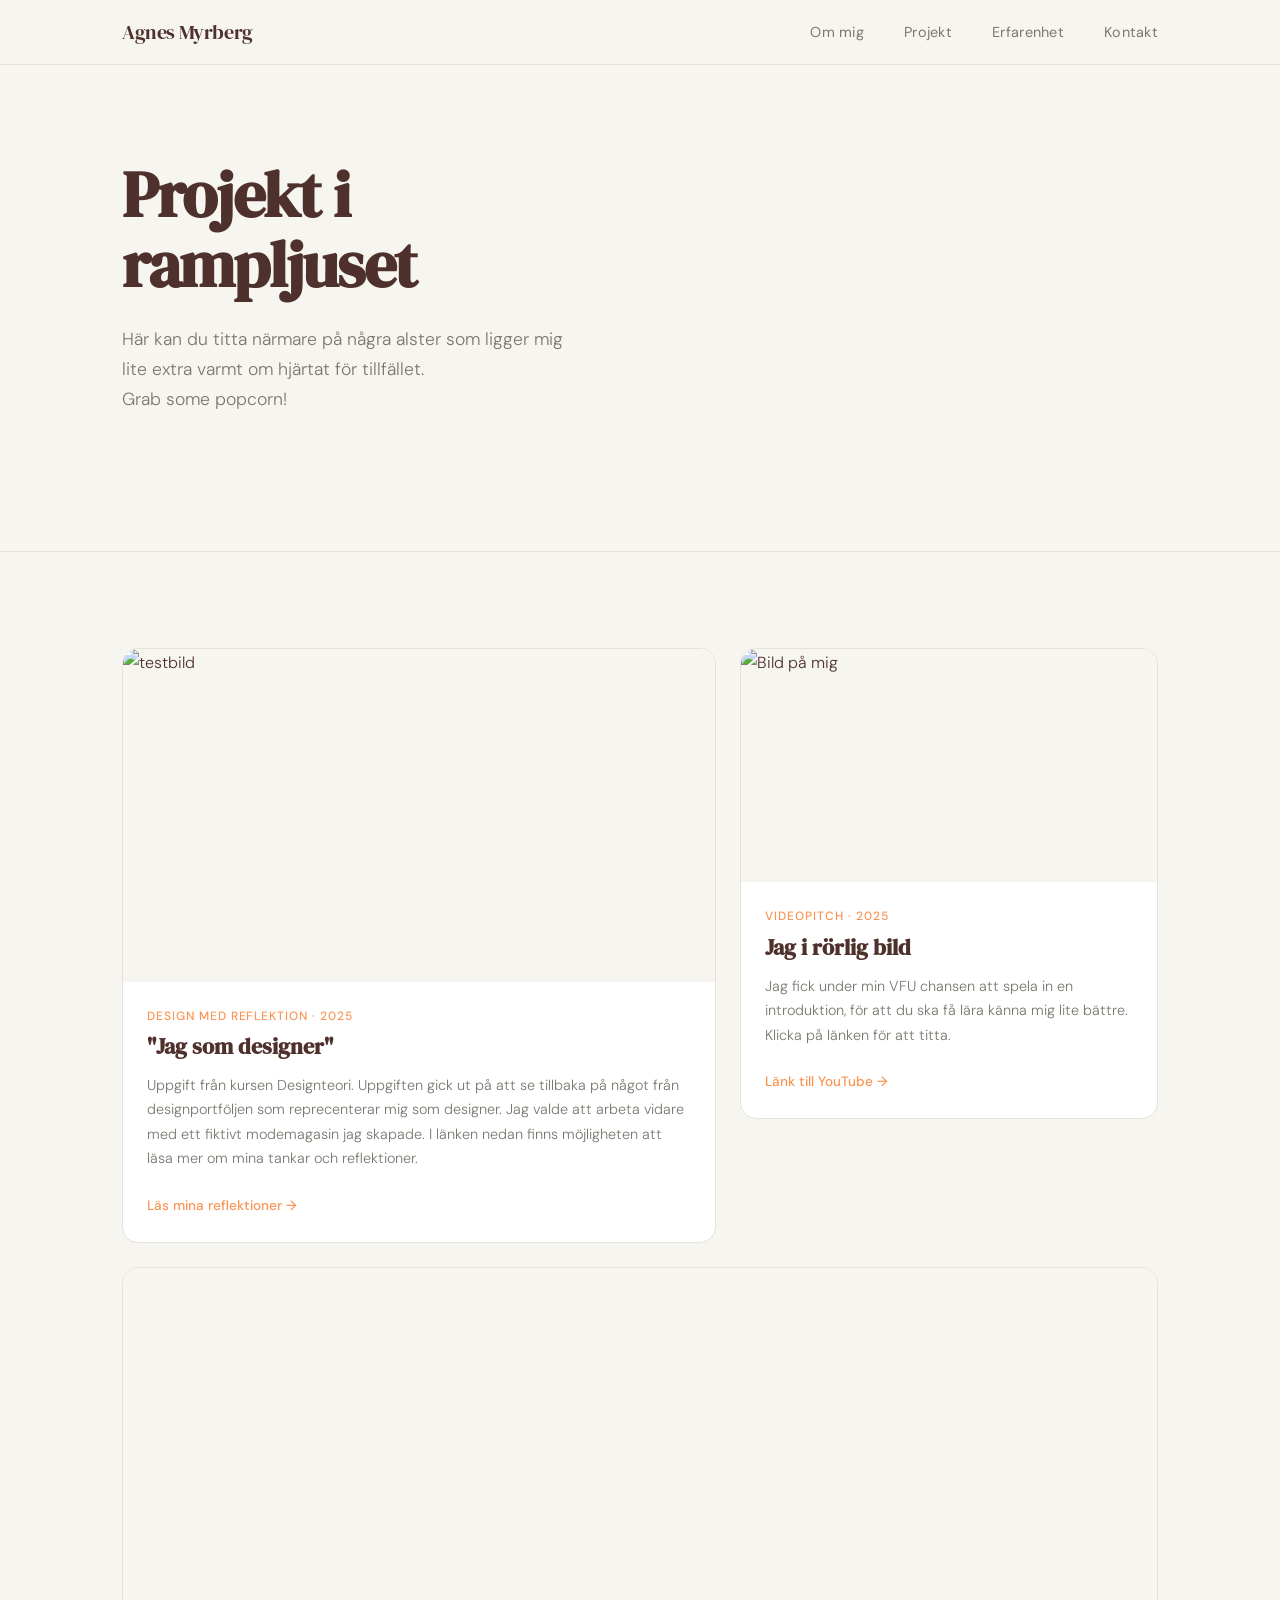
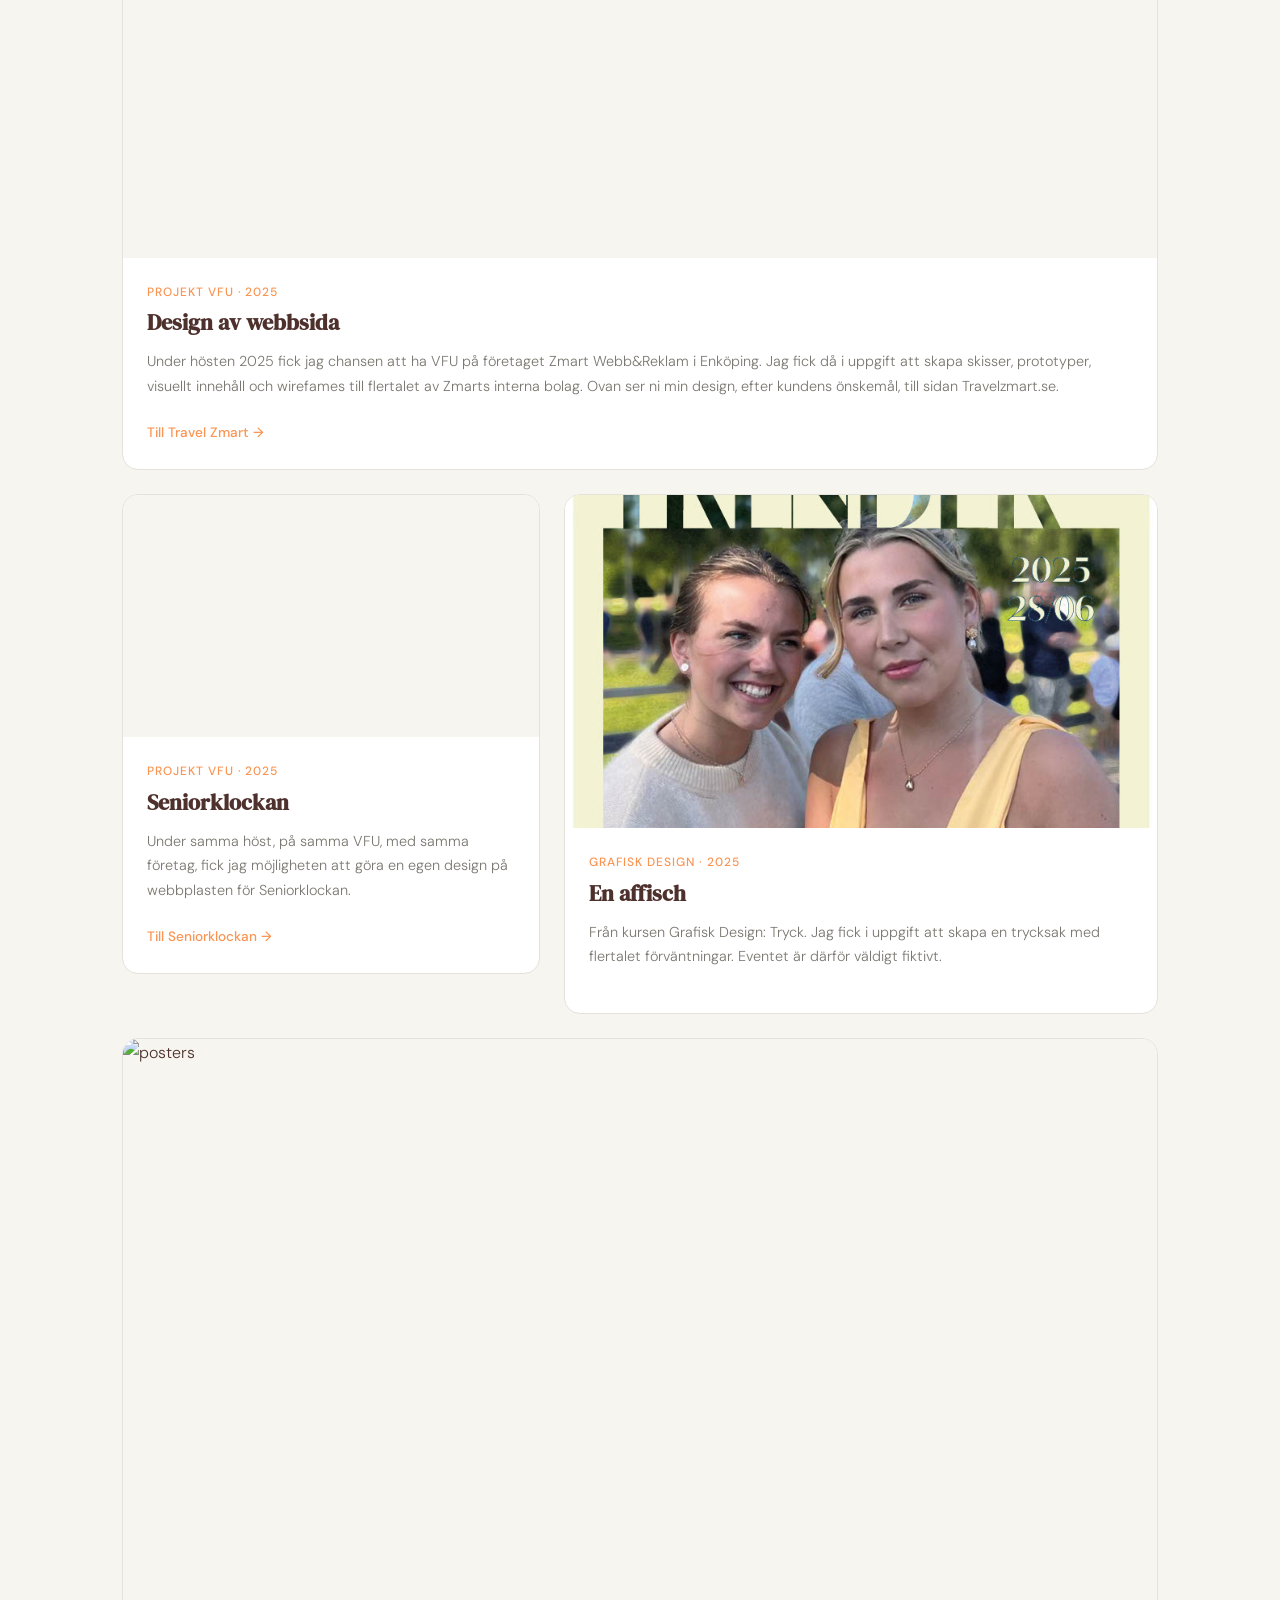
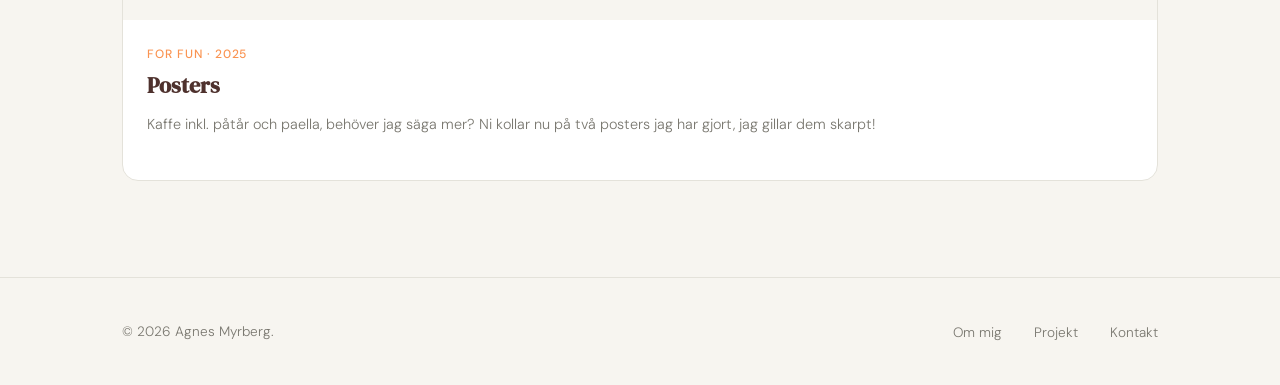
==== projekt.html @ 343604dd "Add files via upload" ====
<!DOCTYPE html>
<html lang="sv">
<head>
  <meta charset="UTF-8" />
  <meta name="viewport" content="width=device-width, initial-scale=1.0" />
  <title>Portfolio</title>

  <link rel="preconnect" href="https://fonts.googleapis.com" />
  <link rel="preconnect" href="https://fonts.gstatic.com" crossorigin />
  <link rel="stylesheet" href="css/style.css">

  <link href="https://fonts.googleapis.com/css2?family=DM+Serif+Display:ital@0;1&family=DM+Sans:ital,opsz,wght@0,9..40,300;0,9..40,400;0,9..40,500;1,9..40,300&display=swap" rel="stylesheet" />
</head>

<body>

<!-- NAVIGATION -->
<nav>
  <div class="container">
    <a href="index.html" class="nav-logo">Agnes Myrberg</a>
    <ul class="nav-links">
      <li><a href="ommig.html">Om mig</a></li>
      <li><a href="projekt.html">Projekt</a></li>
      <li><a href="erfarenhet.html">Erfarenhet</a></li>
      <li><a href="kontakt.html">Kontakt</a></li>
    </ul>
  </div>
</nav>

<main>

<!-- HERO -->
<section id="hero-projects">
  <div class="container">
    <div class="hero-inner">
      <div class="hero-text">
        <h1>Projekt i rampljuset</h1>
        <p>
          Här kan du titta närmare på några alster som ligger mig lite extra varmt om hjärtat för tillfället.
          <br>Grab some popcorn!
        </p>
      </div>
    </div>
  </div>
</section>

<!-- PROJEKT -->
<section id="projekt">
  <div class="container">

    <div class="projekt-grid">

      <!-- Projekt 1 -->
      <div class="card-large">
        <article class="project-card">

          <div class="card-image">
            <a href="#img1">
              <img src="images/skärmbild1.png" alt="testbild">
            </a>
          </div>

          <div class="card-body">
            <p class="card-category">Design med reflektion · 2025</p>
            <h3 class="card-title">"Jag som designer"</h3>
            <p class="card-desc">
              Uppgift från kursen Designteori. Uppgiften gick ut på att se tillbaka på något från designportföljen som reprecenterar mig som designer. 
                Jag valde att arbeta vidare med ett fiktivt modemagasin jag skapade. I länken nedan finns möjligheten att läsa mer om mina tankar och reflektioner.
            </p>
            <a href="images/Jag som designer.pdf" target="_blank" class="card-link">
              Läs mina reflektioner →
            </a>
          </div>

        </article>
      </div>

      <!-- Projekt 2 -->
      <div class="card-small">
        <article class="project-card">

          <div class="card-image">
            <img src="images/norsktjej.jpeg" alt="Bild på mig">
          </div>

          <div class="card-body">
            <p class="card-category">Videopitch · 2025</p>
            <h3 class="card-title">Jag i rörlig bild</h3>
            <p class="card-desc">
              Jag fick under min VFU chansen att spela in en introduktion, för att du ska få lära känna mig lite bättre. Klicka på länken för att titta.
            </p>
            <a href="https://youtube.com/shorts/fnrVQK03BHY" target="_blank" class="card-link">
              Länk till YouTube →
            </a>
          </div>

        </article>
      </div>

      <!-- Projekt 3 -->
      <div class="card-full">
        <article class="project-card">

          <div class="card-image">
            <video autoplay muted loop playsinline>
              <source src="images/inspelningtravel.mp4" type="video/mp4">
            </video>
          </div>

          <div class="card-body">
            <p class="card-category">Projekt VFU · 2025</p>
            <h3 class="card-title">Design av webbsida</h3>
            <p class="card-desc">
              Under hösten 2025 fick jag chansen att ha VFU på företaget Zmart Webb&Reklam i Enköping. 
        Jag fick då i uppgift att skapa skisser, prototyper, visuellt innehåll och wirefames till flertalet av Zmarts interna bolag. 
        Ovan ser ni min design, efter kundens önskemål, till sidan Travelzmart.se.
            </p>
            <a href="https://travelzmart.se/" target="_blank" class="card-link">
              Till Travel Zmart →
            </a>
          </div>

        </article>
      </div>

      <!-- Projekt 4 -->
      <div class="card-small">
        <article class="project-card">

          <div class="card-image">
            <video autoplay muted loop playsinline>
              <source src="images/seniorklockan.mp4" type="video/mp4">
            </video>
          </div>

          <div class="card-body">
            <p class="card-category">Projekt VFU · 2025</p>
            <h3 class="card-title">Seniorklockan</h3>
            <p class="card-desc">
              Under samma höst, på samma VFU, med samma företag, fick jag möjligheten att göra en egen design på webbplasten för Seniorklockan.
            </p>
            <a href="https://seniorklockan.se/" target="_blank" class="card-link">
              Till Seniorklockan →
            </a>
          </div>

        </article>
      </div>

      <!-- Projekt 5 -->
      <div class="card-large">
        <article class="project-card">

          <div class="card-image">
            <a href="#img5">
              <img src="images/affisch.jpg" alt="affisch">
            </a>
          </div>

          <div class="card-body">
            <p class="card-category">Grafisk design · 2025</p>
            <h3 class="card-title">En affisch</h3>
            <p class="card-desc">
              Från kursen Grafisk Design: Tryck. Jag fick i uppgift att skapa en trycksak med flertalet förväntningar. Eventet är därför väldigt fiktivt.
            </p>
          </div>

        </article>
      </div>

      <!-- Projekt 6 -->
      <div class="card-full">
        <article class="project-card">

          <div class="card-image">
            <a href="#img6">
              <img src="images/posters.jpeg" alt="posters">
            </a>
          </div>

          <div class="card-body">
            <p class="card-category">For fun · 2025</p>
            <h3 class="card-title">Posters</h3>
            <p class="card-desc">
              Kaffe inkl. påtår och paella, behöver jag säga mer? Ni kollar nu på två posters jag har gjort, 
                jag gillar dem skarpt!

            </p>
          </div>

        </article>
      </div>

    </div>
  </div>
</section>

</main>

<!-- LIGHTBOX -->
<div id="img5" class="lightbox">
  <a href="#!" class="lightbox-close"></a>
  <img src="images/affisch.jpg" alt="affisch">
</div>

<div id="img1" class="lightbox">
  <a href="#!" class="lightbox-close"></a>
  <img src="images/skärmbild1.png" alt="bild">
</div>

<div id="img6" class="lightbox">
  <a href="#!" class="lightbox-close"></a>
  <img src="images/posters.jpeg" alt="posters">
</div>

<!-- FOOTER -->
<footer>
  <div class="container">
    <p>© 2026 Agnes Myrberg.</p>
    <ul class="footer-links">
      <li><a href="ommig.html">Om mig</a></li>
      <li><a href="projekt.html">Projekt</a></li>
      <li><a href="kontakt.html">Kontakt</a></li>
    </ul>
  </div>
</footer>

</body>
</html>
---- css/style.css ----
/* =====================
       VARIABLER — byt här för att ändra hela sidans utseende
    ===================== */
    :root {
        --bg:          #F7F5F0;       /* sidans bakgrundsfärg */
        --surface:     #FFFFFF;       /* kortbakgrund */
        --text:        #4E312D;       /* primär textfärg */
        --muted:       #7A7870;       /* sekundär/lättare text */
        --accent:      #FA9452;       /* accentfärg — byt till din profilfärg */
        --accent-soft: #F5EBE3;       /* mjuk version av accent */
        --border:      #E4E2DA;       /* kantlinjer */
        --radius:      16px;
        --radius-sm:   8px;
        --font-display: 'DM Serif Display', Georgia, serif;
        --font-body:    'DM Sans', system-ui, sans-serif;
      }
   
      /* =====================
         RESET & BAS
      ===================== */
      *, *::before, *::after { box-sizing: border-box; margin: 0; padding: 0; }
      html { scroll-behavior: smooth; }
   
      body {
        background-color: var(--bg);
        color: var(--text);
        font-family: var(--font-body);
        font-size: 16px;
        line-height: 1.7;
        font-weight: 300;
      }
   
      a {
        color: inherit;
        text-decoration: none;
      }
   
      img {
        display: block;
        width: 100%;
        height: 100%;
        object-fit: cover;
      }
   
      /* =====================
         LAYOUT
      ===================== */
      .container {
        max-width: 1100px;
        margin: 0 auto;
        padding: 0 2rem;
      }
   
      section {
        padding: 6rem 0;
      }
   
      /* =====================
         NAVIGATION
      ===================== */
      nav {
        position: fixed;
        top: 0;
        left: 0;
        right: 0;
        z-index: 100;
        backdrop-filter: blur(12px);
        -webkit-backdrop-filter: blur(12px);
        background: rgba(247, 245, 240, 0.85);
        border-bottom: 1px solid var(--border);
      }
   
      nav .container {
        display: flex;
        align-items: center;
        justify-content: space-between;
        height: 64px;
      }
   
      .nav-logo {
        font-family: var(--font-display);
        font-size: 1.25rem;
        letter-spacing: -0.02em;
      }
   
      .nav-links {
        display: flex;
        gap: 2.5rem;
        list-style: none;
      }
   
      .nav-links a {
        font-size: 0.9rem;
        font-weight: 400;
        color: var(--muted);
        transition: color 0.2s;
        letter-spacing: 0.02em;
      }
   
      .nav-links a:hover {
        color: var(--text);
      }
   
      /* =====================
         HERO
      ===================== */
      #hero {
        padding-top: 10rem;
        padding-bottom: 6rem;
        min-height: 100vh;
        display: flex;
        align-items: center;
      }

            #hero-projects {
        padding-top: 10rem;
        padding-bottom: 6rem;
        display: flex;
        align-items: center;
      }
   
      .hero-inner {
        display: grid;
        grid-template-columns: 1fr 1fr;
        gap: 4rem;
        align-items: center;
      }
   
      .hero-text .tag {
        display: inline-block;
        background: var(--accent-soft);
        color: var(--accent);
        font-size: 0.8rem;
        font-weight: 500;
        letter-spacing: 0.08em;
        text-transform: uppercase;
        padding: 0.35rem 0.9rem;
        border-radius: 100px;
        margin-bottom: 1.5rem;
      }
   
      .hero-text h1 {
        font-family: var(--font-display);
        font-size: clamp(2.5rem, 5vw, 4rem);
        line-height: 1.1;
        letter-spacing: -0.02em;
        margin-bottom: 1.5rem;
      }
   
      .hero-text h1 em {
        font-style: italic;
        color: var(--accent);
      }
   
      .hero-text p {
        font-size: 1.1rem;
        color: var(--muted);
        max-width: 38ch;
        margin-bottom: 2.5rem;
      }
   
      .hero-actions {
        display: flex;
        gap: 1rem;
        flex-wrap: wrap;
      }
   
      .btn {
        display: inline-flex;
        align-items: center;
        gap: 0.5rem;
        padding: 0.75rem 1.75rem;
        border-radius: 100px;
        font-size: 0.95rem;
        font-weight: 400;
        cursor: pointer;
        transition: all 0.2s;
        border: 1.5px solid transparent;
      }
   
      .btn-primary {
        background: var(--text);
        color: var(--bg);
      }
   
      .btn-primary:hover {
        background: var(--accent);
      }
   
      .btn-outline {
        border-color: var(--border);
        color: var(--muted);
        background: transparent;
      }
   
      .btn-outline:hover {
        border-color: var(--text);
        color: var(--text);
      }
   
      /* Platshållaryta för profilbild */
      .hero-image {
        aspect-ratio: 4 / 5;
        background: var(--border);
        border-radius: var(--radius);
        overflow: hidden;
        position: relative;
      }
   
      .hero-image::after {
        position: absolute;
        inset: 0;
        display: flex;
        align-items: center;
        justify-content: center;
        font-size: 0.85rem;
        color: var(--muted);
        font-style: italic;
      }

      .card-image video {
  width: 100%;
  height: 100%;
  object-fit: cover;
}
   
      /* =====================
         OM MIG
      ===================== */
      #om-mig {
        border-top: 1px solid var(--border);
      }
   
      .section-label {
        font-size: 0.8rem;
        font-weight: 500;
        letter-spacing: 0.1em;
        text-transform: uppercase;
        color: var(--accent);
        margin-bottom: 1rem;
      }
   
      .om-mig-grid {
        display: grid;
        grid-template-columns: 1fr 1fr;
        gap: 5rem;
        align-items: start;
      }
   
      .om-mig-grid h2 {
        font-family: var(--font-display);
        font-size: clamp(1.8rem, 3vw, 2.8rem);
        line-height: 1.2;
        letter-spacing: -0.02em;
        margin-bottom: 1.5rem;
      }
   
      .om-mig-grid p {
        color: var(--muted);
        margin-bottom: 1rem;
      }
   
      .skills-list {
        display: flex;
        flex-wrap: wrap;
        gap: 0.5rem;
        margin-top: 2rem;
      }
   
      .skill-tag {
        padding: 0.4rem 1rem;
        border: 1px solid var(--border);
        border-radius: 100px;
        font-size: 0.85rem;
        color: var(--muted);
        transition: all 0.2s;
      }
   
      .skill-tag:hover {
        border-color: var(--accent);
        color: var(--accent);
      }
   
      /* =====================
         PROJEKT
      ===================== */
      #projekt {
        border-top: 1px solid var(--border);
      }
   
      .projekt-header {
        display: flex;
        justify-content: space-between;
        align-items: flex-end;
        margin-bottom: 3rem;
      }
   
      .projekt-header h2 {
        font-family: var(--font-display);
        font-size: clamp(1.8rem, 3vw, 2.8rem);
        line-height: 1.2;
        letter-spacing: -0.02em;
      }
   
      .projekt-grid {
        display: grid;
        grid-template-columns: repeat(12, 1fr);
        gap: 1.5rem;
      }
   
      /* Stort kort */
      .card-large {
        grid-column: span 7;
      }
   
      /* Litet kort */
      .card-small {
        grid-column: span 5;
      }
   
      /* Tredje kortet tar hela raden */
      .card-full {
        grid-column: span 12;
      }
   
      .project-card {
        background: var(--surface);
        border: 1px solid var(--border);
        border-radius: var(--radius);
        overflow: hidden;
        transition: transform 0.3s ease, box-shadow 0.3s ease;
        cursor: pointer;
      }
   
      .project-card:hover {
        transform: translateY(-4px);
        box-shadow: 0 16px 48px rgba(0,0,0,0.07);
      }



   
      /* Platshållaryta för projektbild */
      .card-image {
        background: var(--bg);
        width: 100%;
        aspect-ratio: 16 / 9;
        position: relative;
      }
   
      .card-image::after {
        position: absolute;
        inset: 0;
        display: flex;
        align-items: center;
        justify-content: center;
        font-size: 0.85rem;
        color: var(--muted);
        font-style: italic;
      }
   
      .card-body {
        padding: 1.5rem;
      }
   
      .card-category {
        font-size: 0.75rem;
        font-weight: 500;
        letter-spacing: 0.08em;
        text-transform: uppercase;
        color: var(--accent);
        margin-bottom: 0.5rem;
      }
   
      .card-title {
        font-family: var(--font-display);
        font-size: 1.4rem;
        line-height: 1.2;
        margin-bottom: 0.75rem;
      }
   
      .card-desc {
        font-size: 0.9rem;
        color: var(--muted);
        margin-bottom: 1.25rem;
      }
   
      .card-link {
        font-size: 0.85rem;
        font-weight: 500;
        color: var(--accent);
        display: inline-flex;
        align-items: center;
        gap: 0.3rem;
        transition: gap 0.2s;
      }
   
      .card-link:hover {
        gap: 0.6rem;
      }
   
      /* =====================
         CV / ERFARENHET
      ===================== */
      #cv {
        border-top: 1px solid var(--border);
      }
   
      .cv-header {
        display: flex;
        justify-content: space-between;
        align-items: flex-end;
        margin-bottom: 3rem;
      }
   
      .cv-header h2 {
        font-family: var(--font-display);
        font-size: clamp(1.8rem, 3vw, 2.8rem);
        line-height: 1.2;
        letter-spacing: -0.02em;
      }
   
      .cv-list {
        display: flex;
        flex-direction: column;
      }
   
      .cv-item {
        display: grid;
        grid-template-columns: 180px 1fr;
        gap: 2rem;
        padding: 2rem 0;
        border-top: 1px solid var(--border);
      }
   
      .cv-item:last-child {
        border-bottom: 1px solid var(--border);
      }
   
      .cv-period {
        font-size: 0.85rem;
        color: var(--muted);
        padding-top: 0.2rem;
      }
   
      .cv-role {
        font-family: var(--font-display);
        font-size: 1.2rem;
        margin-bottom: 0.25rem;
      }
   
      .cv-company {
        font-size: 0.9rem;
        color: var(--accent);
        margin-bottom: 0.75rem;
      }
   
      .cv-desc {
        font-size: 0.9rem;
        color: var(--muted);
      }
   
      /* =====================
         KONTAKT
      ===================== */
      #kontakt {
        border-top: 1px solid var(--border);
      }
   
      .kontakt-inner {
        display: grid;
        grid-template-columns: 1fr 1fr;
        gap: 5rem;
        align-items: start;
      }
   
      .kontakt-inner h2 {
        font-family: var(--font-display);
        font-size: clamp(2rem, 4vw, 3.2rem);
        line-height: 1.1;
        letter-spacing: -0.02em;
        margin-bottom: 1rem;
      }
   
      .kontakt-inner h2 em {
        font-style: italic;
        color: var(--accent);
      }
   
      .kontakt-inner > div > p {
        color: var(--muted);
        margin-bottom: 2rem;
      }
   
      .contact-links {
        display: flex;
        flex-direction: column;
        gap: 0.75rem;
      }
   
      .contact-link {
        display: flex;
        align-items: center;
        gap: 0.75rem;
        padding: 1rem 1.25rem;
        background: var(--surface);
        border: 1px solid var(--border);
        border-radius: var(--radius-sm);
        transition: all 0.2s;
      }
   
      .contact-link:hover {
        border-color: var(--accent);
        color: var(--accent);
      }
   
      .contact-link-icon {
        width: 20px;
        height: 20px;
        flex-shrink: 0;
        color: var(--muted);
      }
   
      .contact-link:hover .contact-link-icon {
        color: var(--accent);
      }
   
      .contact-link-label {
        font-size: 0.9rem;
      }
   
      /* Kontaktformulär */
      .contact-form {
        display: flex;
        flex-direction: column;
        gap: 1rem;
      }
   
      .form-group {
        display: flex;
        flex-direction: column;
        gap: 0.4rem;
      }
   
      .form-group label {
        font-size: 0.8rem;
        font-weight: 500;
        letter-spacing: 0.05em;
        text-transform: uppercase;
        color: var(--muted);
      }
   
      .form-group input,
      .form-group textarea {
        padding: 0.85rem 1rem;
        background: var(--surface);
        border: 1px solid var(--border);
        border-radius: var(--radius-sm);
        font-family: var(--font-body);
        font-size: 0.95rem;
        color: var(--text);
        transition: border-color 0.2s;
        outline: none;
        resize: vertical;
      }
   
      .form-group input:focus,
      .form-group textarea:focus {
        border-color: var(--accent);
      }
   
      .form-group textarea {
        min-height: 140px;
      }
   
      /* =====================
         FOOTER
      ===================== */
      footer {
        border-top: 1px solid var(--border);
        padding: 2.5rem 0;
      }
   
      footer .container {
        display: flex;
        justify-content: space-between;
        align-items: center;
      }
   
      footer p {
        font-size: 0.85rem;
        color: var(--muted);
      }
   
      footer .footer-links {
        display: flex;
        gap: 2rem;
        list-style: none;
      }
   
      footer .footer-links a {
        font-size: 0.85rem;
        color: var(--muted);
        transition: color 0.2s;
      }
   
      footer .footer-links a:hover {
        color: var(--text);
      }
   
      /* =====================
         RESPONSIVITET
      ===================== */
      @media (max-width: 768px) {
        nav .container { padding: 0 1.25rem; }
        .container { padding: 0 1.25rem; }
        section { padding: 4rem 0; }
   
        .hero-inner        { grid-template-columns: 1fr; }
        .hero-image        { aspect-ratio: 3 / 2; order: -1; }
        .om-mig-grid       { grid-template-columns: 1fr; gap: 2rem; }
        .kontakt-inner     { grid-template-columns: 1fr; gap: 3rem; }
        .cv-item           { grid-template-columns: 1fr; gap: 0.5rem; }
   
        .card-large,
        .card-small,
        .card-full         { grid-column: span 12; }
   
        .projekt-header,
        .cv-header         { flex-direction: column; align-items: flex-start; gap: 1rem; }
   
        footer .container  { flex-direction: column; gap: 1rem; text-align: center; }
      }

/*overlay på projekt*/ 

     .lightbox {
  position: fixed;
  inset: 0;
  background: rgba(0, 0, 0, 0.85);

  display: flex;
  justify-content: center;
  align-items: center;

  opacity: 0;
  pointer-events: none;

  transition: opacity 0.25s ease;
  z-index: 9999;
  padding: 40px;
}

/* när aktiv */
.lightbox:target {
  opacity: 1;
  pointer-events: auto;
}

/* bilden i overlay (hela bilden visas) */
.lightbox img {
  max-width: 90vw;
  max-height: 90vh;

  width: auto;
  height: auto;

  object-fit: contain;        /* VIKTIGT: ingen crop här */

  border-radius: 10px;
  box-shadow: 0 10px 40px rgba(0,0,0,0.4);
}

/* klick-område för att stänga */
.lightbox-close {
  position: absolute;
  inset: 0;
  cursor: default;
}

/* om mig sidan*/ 
    img {
      display: block;
      width: 100%;
      height: 100%;
      object-fit: cover;
    }

   
    /* LAYOUT */
    .container {
      max-width: 1100px;
      margin: 0 auto;
      padding: 0 2rem;
    }

    /* SIDA */
    .page {
      padding-top: 10rem;
      padding-bottom: 8rem;
    }

    /* RUBRIK */
    .page-eyebrow {
      font-size: 0.78rem;
      font-weight: 500;
      letter-spacing: 0.12em;
      text-transform: uppercase;
      color: var(--accent);
      margin-bottom: 1rem;
    }

    .page-title {
      font-family: var(--font-display);
      font-size: clamp(3rem, 6vw, 5rem);
      line-height: 1.05;
      letter-spacing: -0.03em;
      margin-bottom: 4rem;
    }

    .page-title em {
      font-style: italic;
      color: var(--accent);
    }

    /* BILD */
    .main-image {
      width: 100%;
      aspect-ratio: 21 / 9;
      background: var(--border);
      border-radius: var(--radius);
      overflow: hidden;
      position: relative;
      margin-bottom: 4rem;
    }

    /* Ta bort ::after när du lägger till en riktig bild */
    .main-image::after {
      position: absolute;
      inset: 0;
      display: flex;
      align-items: center;
      justify-content: center;
      font-size: 0.9rem;
      color: var(--muted);
      font-style: italic;
    }


    /* RESPONSIVITET */
    @media (max-width: 768px) {
      .container { padding: 0 1.25rem; }
      .main-image { aspect-ratio: 4 / 3; }
      .text-block { grid-template-columns: 1fr; gap: 1.5rem; }
      footer .container { flex-direction: column; gap: 1rem; text-align: center; }
    }

    .buttonn {
      margin: 30px 0;
    }
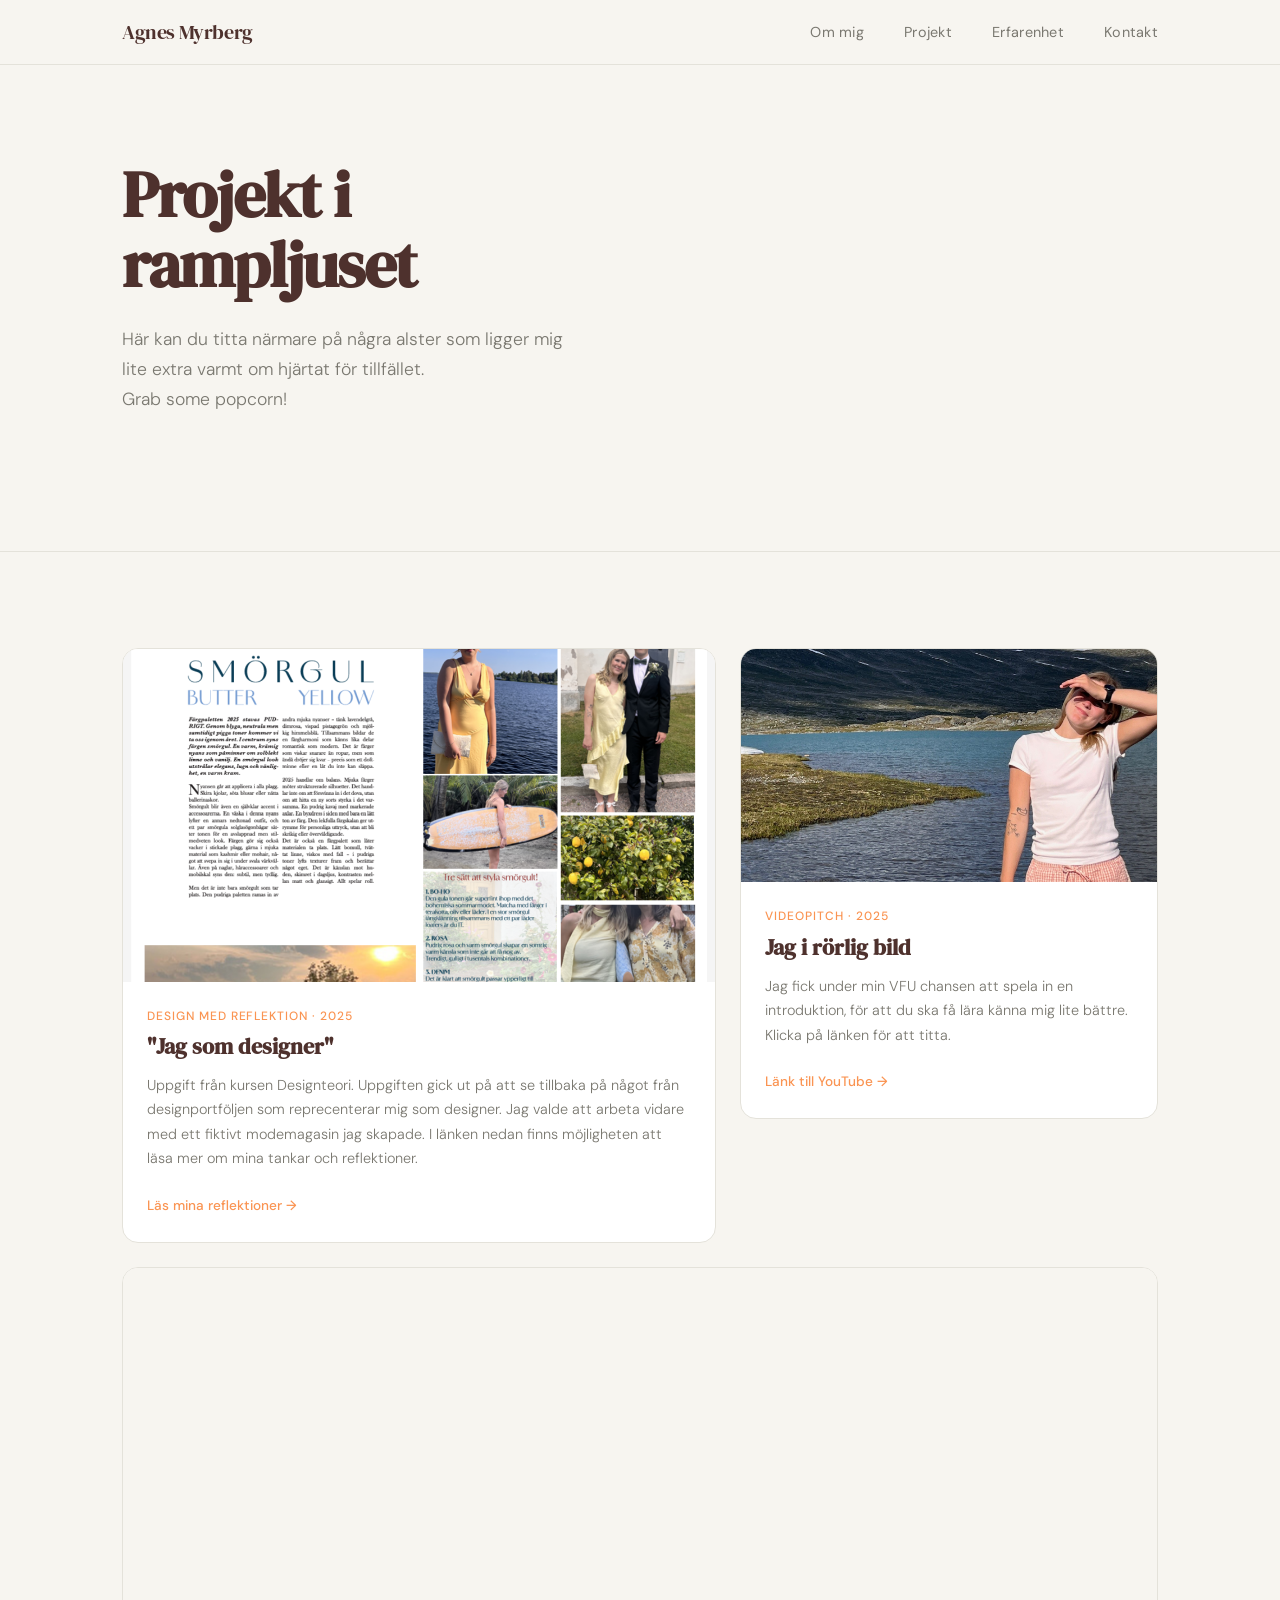
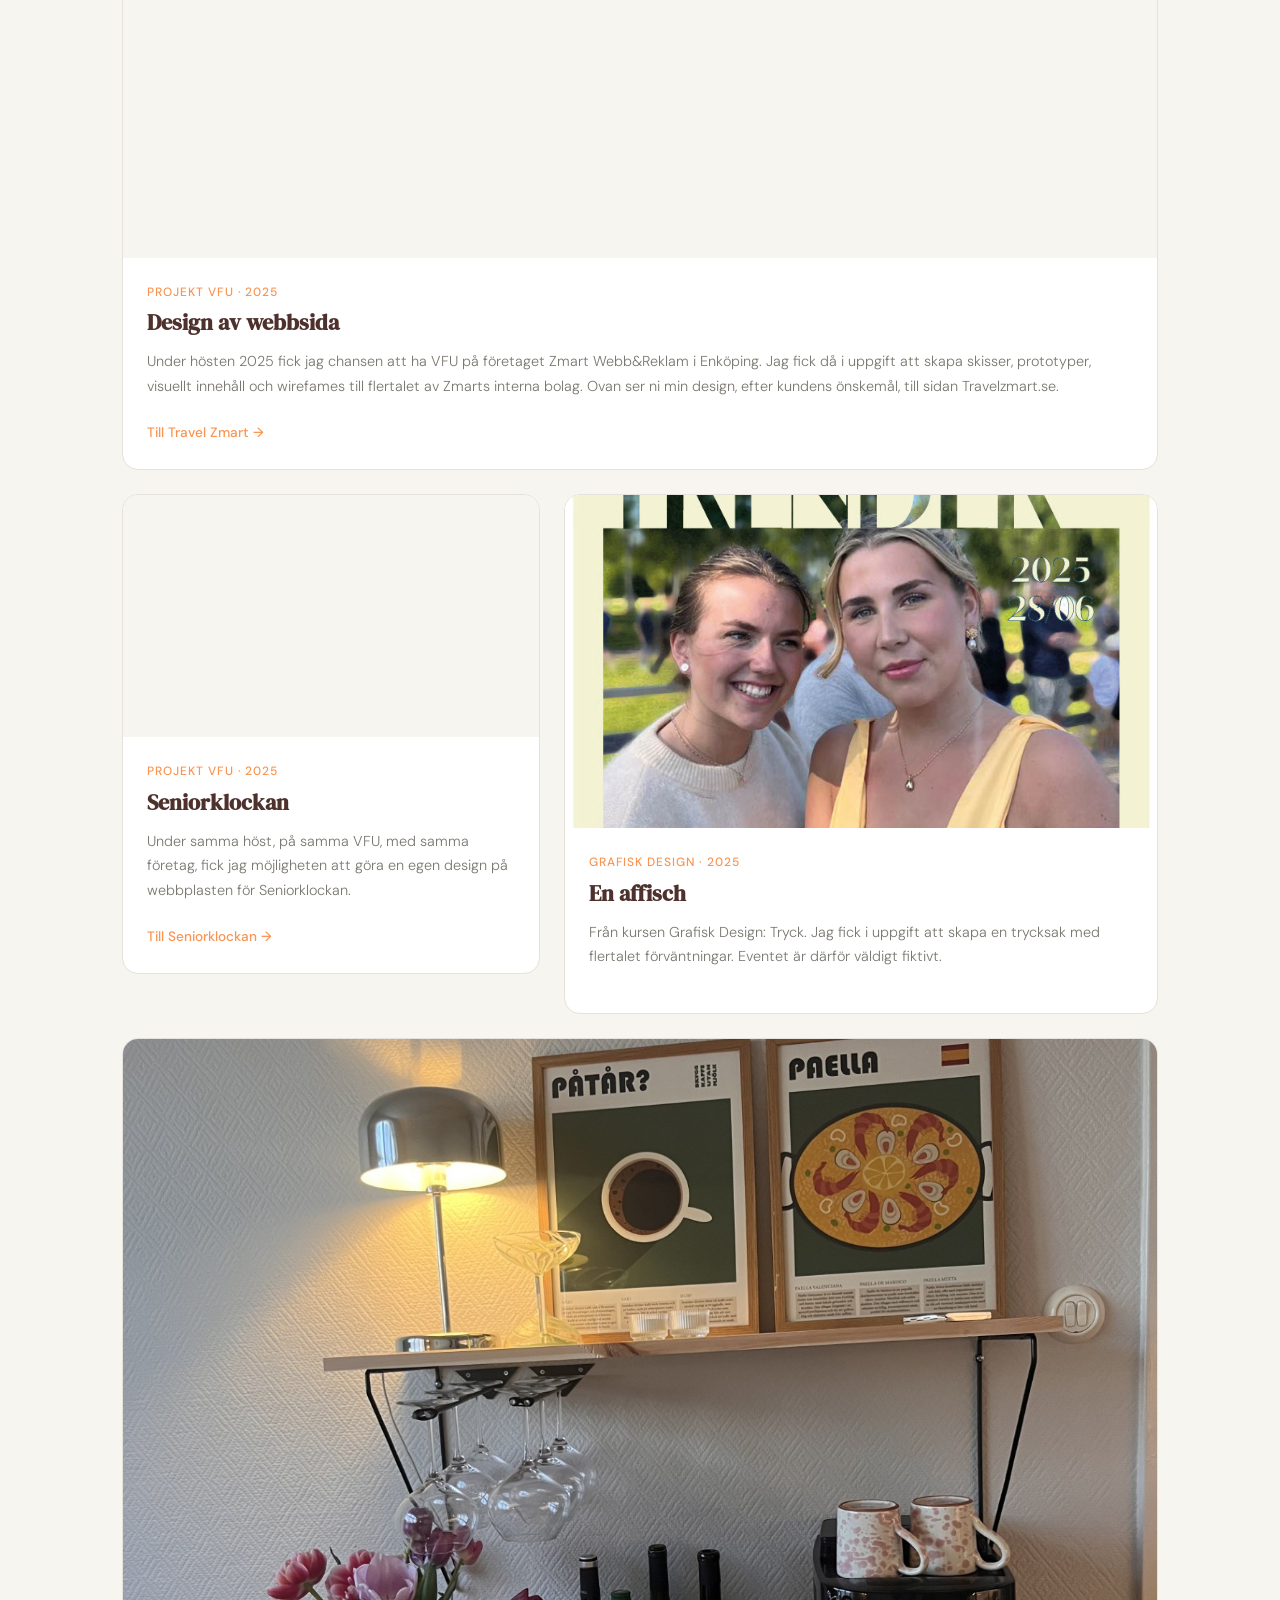
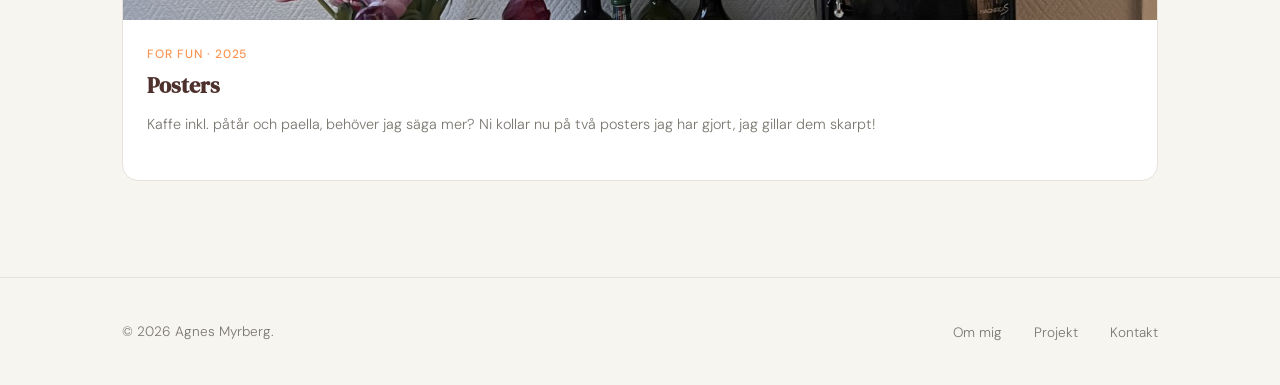
==== commit 8261cb96: "Add files via upload" ====
--- a/projekt.html
+++ b/projekt.html
@@ -103,7 +103,7 @@
 
           <div class="card-image">
             <video autoplay muted loop playsinline>
-              <source src="images/inspelningtravel.mp4" type="video/mp4">
+              <source src="images/komp.video.travel.mp4" type="video/mp4">
             </video>
           </div>
 
@@ -129,7 +129,7 @@
 
           <div class="card-image">
             <video autoplay muted loop playsinline>
-              <source src="images/seniorklockan.mp4" type="video/mp4">
+              <source src="images/seniorklockan.komp.mp4" type="video/mp4">
             </video>
           </div>
 
